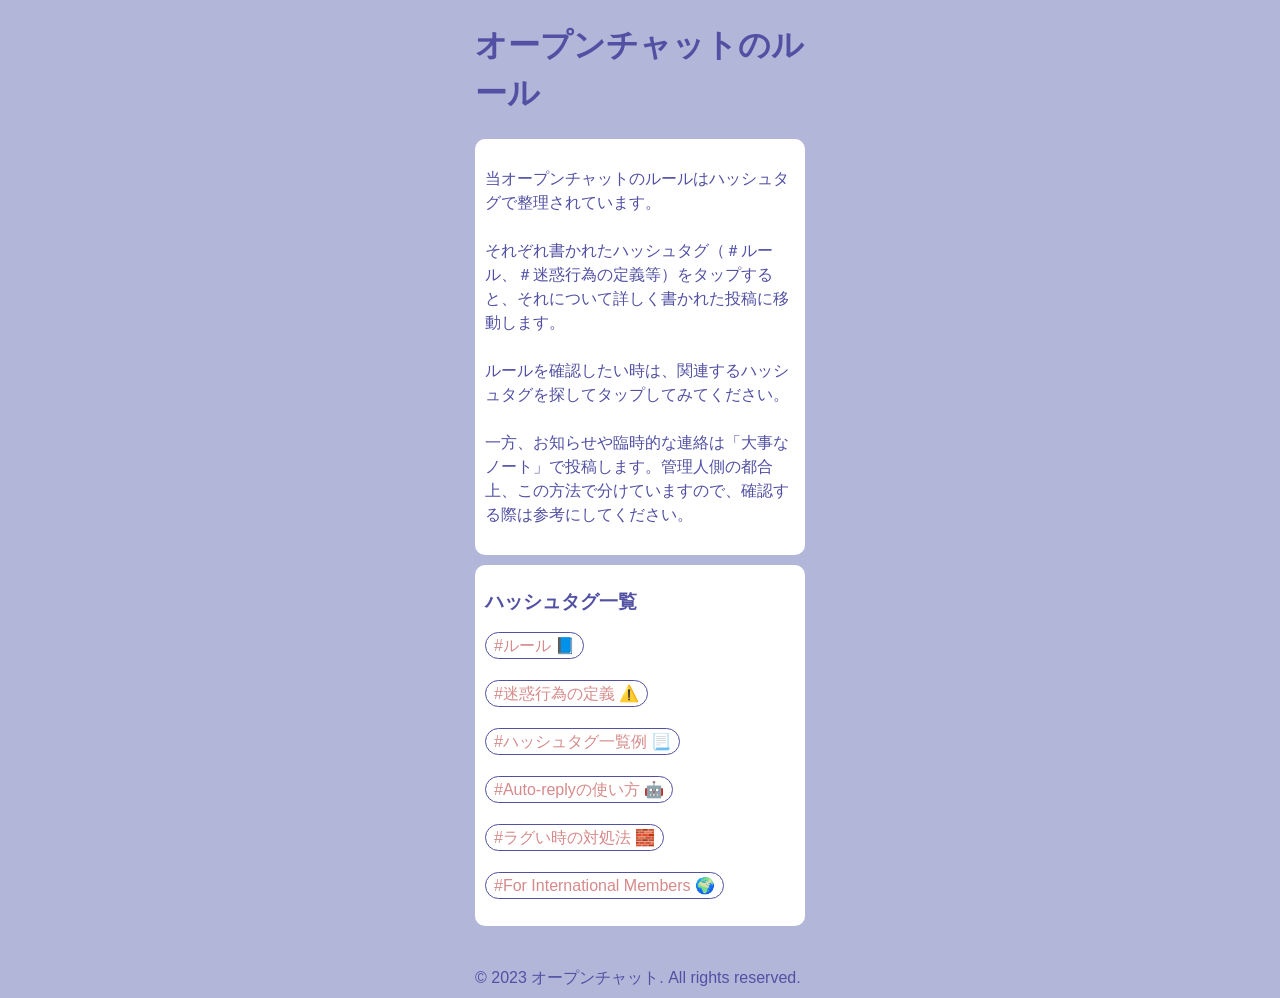
==== index.html @ c9f42d1b "OGP画像追加" ====
<!DOCTYPE html>
<html lang="ja">

<head>
    <meta charset="UTF-8">
    <meta name="viewport" content="width=device-width, initial-scale=1.0">
    <title>「中高生限定！雑談&ensp;恋愛&ensp;相談&ensp;恋バナ&ensp;ゲーム&ensp;音楽」のルール</title>
    <link rel="stylesheet" href="style.css">

    <meta property="og:title" content="オープンチャットルール">
    <meta property="og:description" content="オープンチャットのルールや注意事項をまとめています">
    <meta property="og:image" content="https://kom4tsuna.github.io/my-website/img/ogp.png">
    <meta property="og:url" content="https://kom4tsuna.github.io/my-website/">
    <meta property="og:type" content="website">
    <meta name="twitter:card" content="summary_large_image">
</head>
<body>
<header>
    <h1>オープンチャットのルール</h1>
</header>
<main>
    <section>
        <br>
        <p>当オープンチャットのルールはハッシュタグで整理されています。<br><br>それぞれ書かれたハッシュタグ（＃ルール、＃迷惑行為の定義等）をタップすると、それについて詳しく書かれた投稿に移動します。<br><br>ルールを確認したい時は、関連するハッシュタグを探してタップしてみてください。
    <br><br>
    一方、お知らせや臨時的な連絡は「大事なノート」で投稿します。管理人側の都合上、この方法で分けていますので、確認する際は参考にしてください。</p>
    <br>
    </section>
    
    <section id="hashtag">
        <h3>ハッシュタグ一覧</h3>

        <a href="rule.html">#ルール 📘</a>
        <br><br>
        <a href="nuisance.html">#迷惑行為の定義 ⚠️</a>
        <br><br>
        <a href="hashtag.html">#ハッシュタグ一覧例 📃</a>
        <br><br>
        <a href="auto_reply.html">#Auto-replyの使い方 🤖</a>
        <br><br>
        <a href="lag.html">#ラグい時の対処法 🧱</a>
        <br><br>
        <a href="national.html">#For International Members 🌍</a>
        <br><br>

    </section>
    </main>
<footer>
    <p>&copy; 2023 オープンチャット. All rights reserved.</p>
</footer>
</body>
</html>
---- style.css ----
body{
    font-family: sans-serif;
    font-size: 1em;
    line-height: 1.5;
    background-color: #b2b7d9;
    color: #5150a3;
    margin-left: auto;
    margin-right: auto;
    max-width: 330px;
}

#hashtag a{
    text-decoration: none;
    border: 1.5px solid #5150a3;
    border-radius: 16px;
    padding: 4px 8px 4px 8px;

    background-color: transparent;
    transition: background-color 0.3s ease;
    color: transparent;
    color: #d68a8a;

    margin-bottom: 5px;
}

#hashtag a:hover{
    background-color:#d68a8a;
    color: #fff;
    border-color: #b2b7d9;
}

#header_content{
    position: relative;
}

#backBtn{
    position: absolute;
    right: 15px;
    top: -2px;
}

#header_content img{
    width: 60px;
    height: 60px;
}

nav,section{
    background-color: #fff;
    border-radius: 10px;
    padding: 4px 10px 4px 10px;
    margin-bottom: 10px;
}

nav a{
    color: #5150a3;
}

nav li{
    padding-bottom: 7px;
}

h2{
    border-bottom: 1px solid #5150a3;
}

ul{
    padding-left: 30px;
}

p{
    margin-top: 0px;
    margin-bottom: 0px;
    
}

#auto_reply p{
    padding-left: 10px;
    padding-right: 10px;
}

#topBtn{
    position: fixed;
    right: -100px;
    bottom: 30px;

    transition: right 0.3s ease;
    z-index: 999;
}

#topBtn.show{
    right: 25px;
}

#topBtn img{
    width: 75px;
    height: 75px;
    display: block;
}

#Note li{
    list-style: none;
}

#Note p{
    padding-right: 10px;
}

footer{
    padding-top: 30px;
}
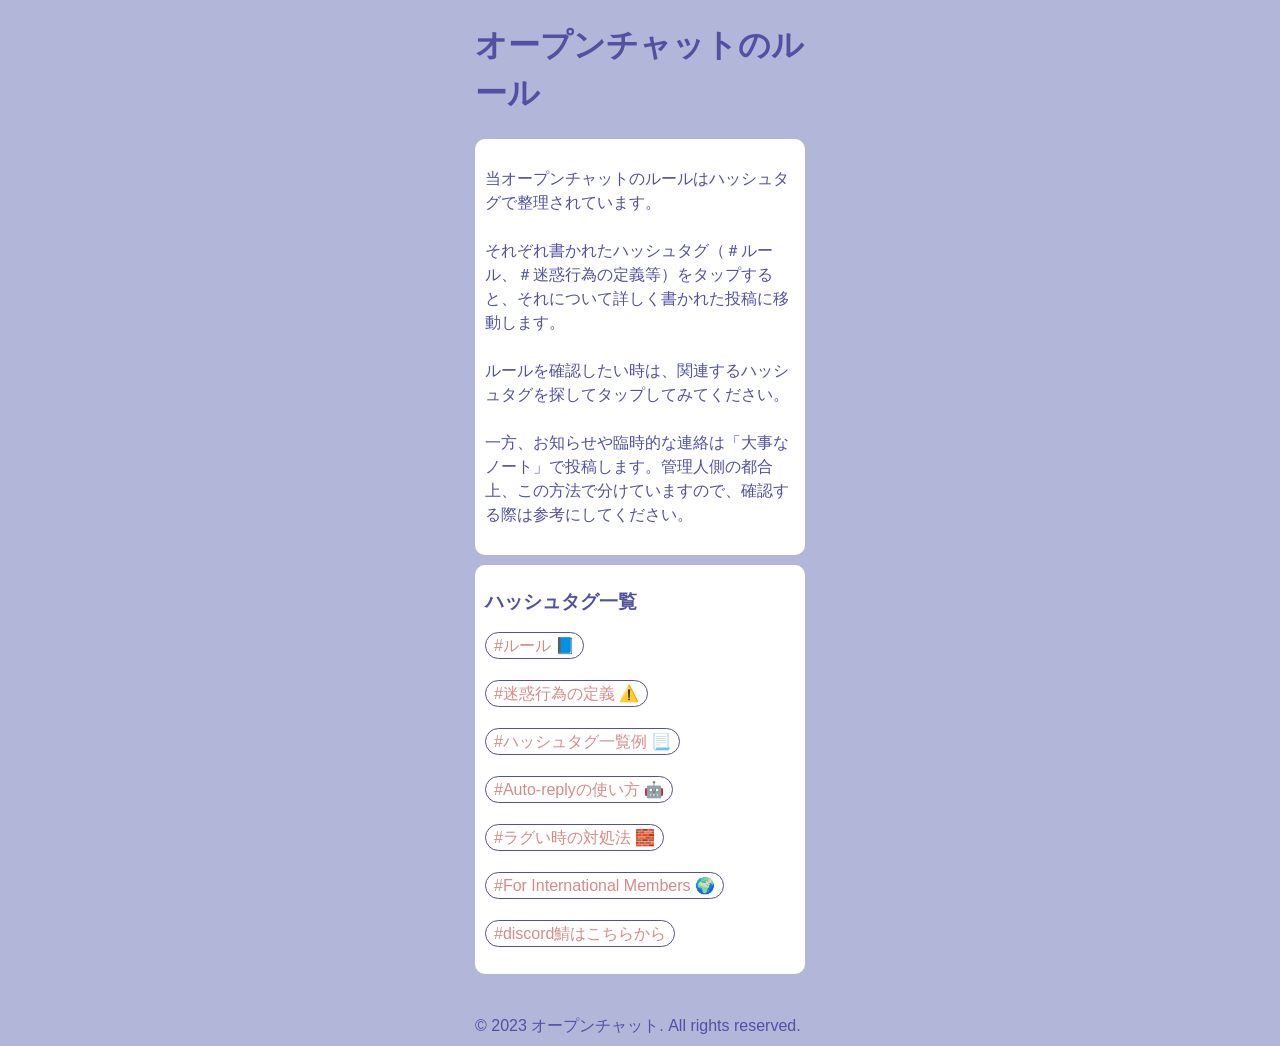
==== commit cbc4253f: "index.htmlにdiscordのボタンを追加、お絵描き部屋のルール追加" ====
--- a/index.html
+++ b/index.html
@@ -7,8 +7,8 @@
     <title>「中高生限定！雑談&ensp;恋愛&ensp;相談&ensp;恋バナ&ensp;ゲーム&ensp;音楽」のルール</title>
     <link rel="stylesheet" href="style.css">
 
-    <meta property="og:title" content="オープンチャットルール">
-    <meta property="og:description" content="オープンチャットのルールや注意事項をまとめています">
+    <meta property="og:title" content="「中高生限定！雑談 恋愛 相談 恋バナ ゲーム 音楽」のルール">
+    <meta property="og:description" content="当オープンチャットのルールや注意事項をまとめています">
     <meta property="og:image" content="https://kom4tsuna.github.io/my-website/img/ogp.png">
     <meta property="og:url" content="https://kom4tsuna.github.io/my-website/">
     <meta property="og:type" content="website">
@@ -42,6 +42,8 @@
         <br><br>
         <a href="national.html">#For International Members 🌍</a>
         <br><br>
+        <a href="https://discord.gg/nEUTTWPHfh">#discord鯖はこちらから</a>
+        <br><br>
 
     </section>
     </main>
--- a/style.css
+++ b/style.css
@@ -105,6 +105,15 @@
     padding-right: 10px;
 }
 
+.right_box{
+    text-align: right;
+}
+
+.right_box img{
+    width: 60px;
+    height: auto;
+}
+
 footer{
     padding-top: 30px;
 }
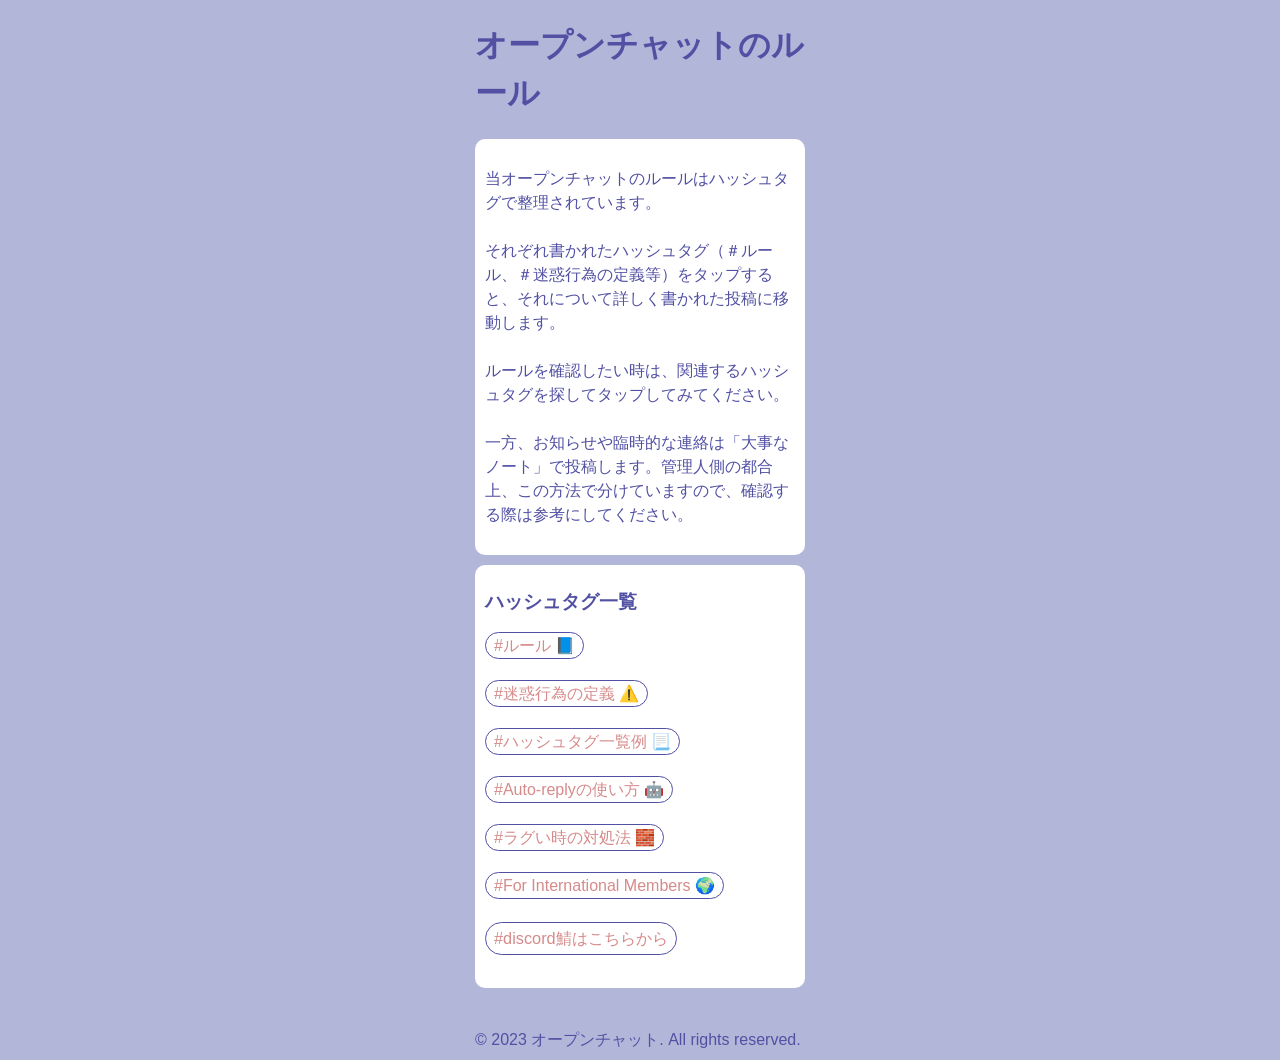
==== commit a72a09cf: "index.htmlのdiscordの選択要素を追加、nationnal.htmlのh1の修正" ====
--- a/index.html
+++ b/index.html
@@ -13,6 +13,8 @@
     <meta property="og:url" content="https://kom4tsuna.github.io/my-website/">
     <meta property="og:type" content="website">
     <meta name="twitter:card" content="summary_large_image">
+    <script src="https://code.jquery.com/jquery-3.7.1.min.js"></script>
+    
 </head>
 <body>
 <header>
@@ -42,7 +44,16 @@
         <br><br>
         <a href="national.html">#For International Members 🌍</a>
         <br><br>
-        <a href="https://discord.gg/nEUTTWPHfh">#discord鯖はこちらから</a>
+        <button id="discord_button">#discord鯖はこちらから</button>
+        <div id="bg">
+            <div id="box">
+                <p>当OCのdiscrod鯖は当OCに参加してから<strong>5日</strong>経過した時点で参加可能になります。<br>参加しますか？</p>
+                <div id="padding_button">
+                    <button id="decline_button">参加しない</button>
+                    <a href="https://discord.gg/nEUTTWPHfh">参加する</a>
+                </div>
+            </div>
+        </div>
         <br><br>
 
     </section>
@@ -50,5 +61,6 @@
 <footer>
     <p>&copy; 2023 オープンチャット. All rights reserved.</p>
 </footer>
+<script src="script.js"></script>
 </body>
 </html>
--- a/style.css
+++ b/style.css
@@ -114,6 +114,54 @@
     height: auto;
 }
 
+button{
+    border: 1.5px solid #5150a3;
+    border-radius: 20px;
+    padding: 4.5px 8px 4.5px 8px;
+
+    background-color: transparent;
+    transition: background-color 0.3s ease;
+    color: transparent;
+    color: #d68a8a;
+    cursor: pointer;
+    margin-bottom: 5px;
+    font-size: 1.02em;
+}
+
+button:hover{
+    background-color:#d68a8a;
+    color: #fff;
+    border-color: #b2b7d9;
+}
+
+#bg{
+    position: fixed;
+    top: 0;
+    left: 0;
+    width: 100%;
+    height: 100%;
+    background-color: rgba(0, 0, 0, 0.4);
+    z-index: 9999;
+    display: none;
+}
+
+#box{
+    margin: 200px auto 0;
+    text-align: center;
+    padding: 20px 10px 45px 10px;
+
+    width: 300px;
+    height: 85px;
+    background-color: #fff;
+    border-radius: 15px;
+    box-shadow: 2px 2px rgba(0, 0, 0, 0.3);
+    display: none;
+}
+
+#padding_button{
+    padding-top: 15px;
+}
+
 footer{
     padding-top: 30px;
 }
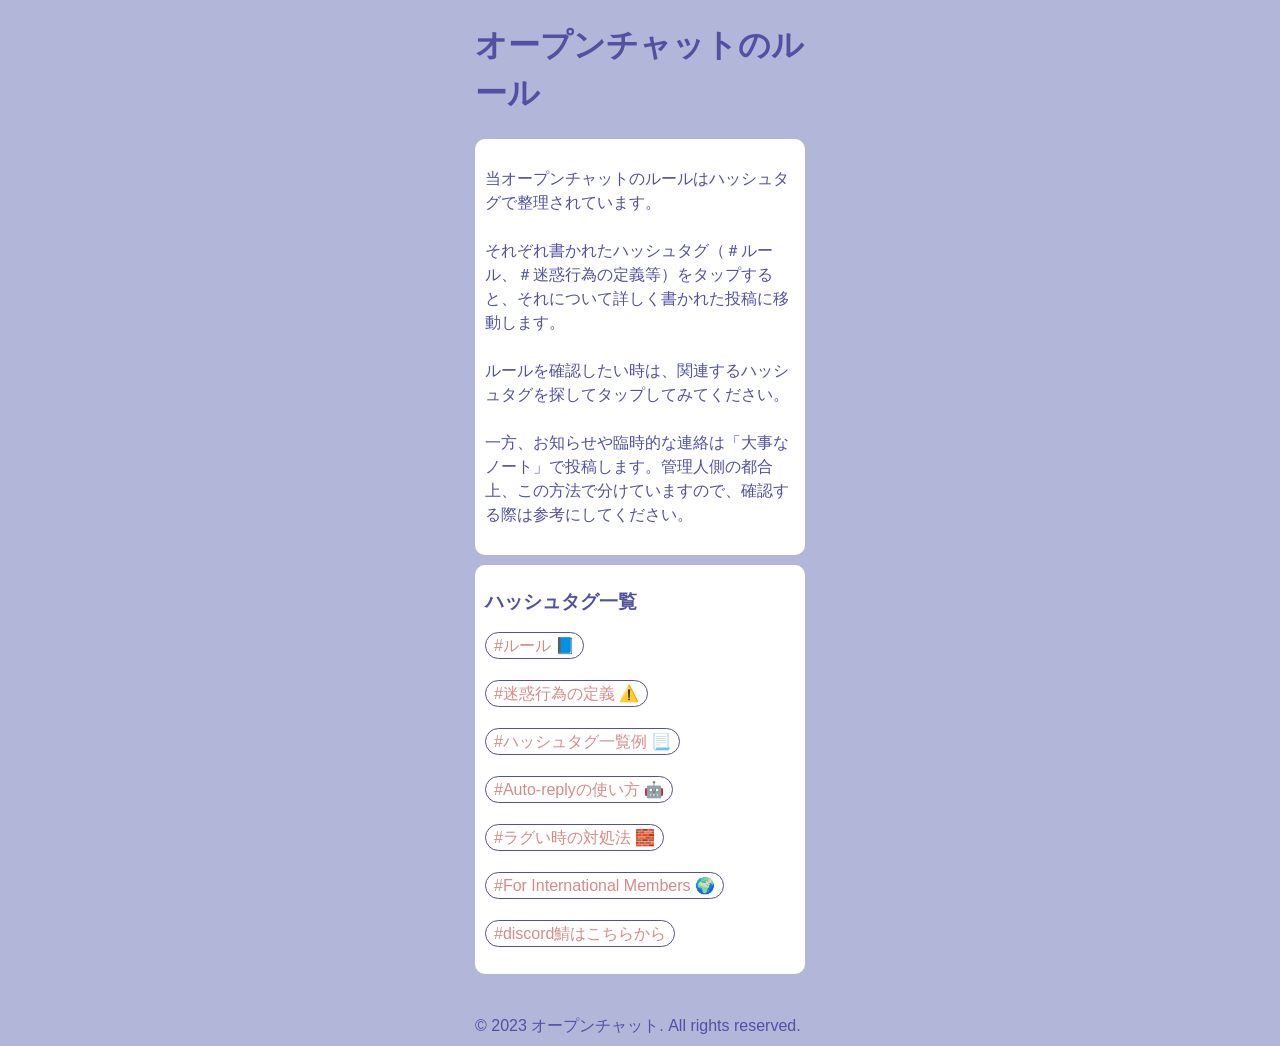
==== commit 3d33a936: "discordのルール改定" ====
--- a/index.html
+++ b/index.html
@@ -44,16 +44,7 @@
         <br><br>
         <a href="national.html">#For International Members 🌍</a>
         <br><br>
-        <button id="discord_button">#discord鯖はこちらから</button>
-        <div id="bg">
-            <div id="box">
-                <p>当OCのdiscrod鯖は当OCに参加してから<strong>5日</strong>経過した時点で参加可能になります。<br>参加しますか？</p>
-                <div id="padding_button">
-                    <button id="decline_button">参加しない</button>
-                    <a href="https://discord.gg/nEUTTWPHfh">参加する</a>
-                </div>
-            </div>
-        </div>
+        <a href="https://discord.gg/7hJJ94Js77">#discord鯖はこちらから</a>
         <br><br>
 
     </section>
--- a/style.css
+++ b/style.css
@@ -148,7 +148,7 @@
 #box{
     margin: 200px auto 0;
     text-align: center;
-    padding: 20px 10px 45px 10px;
+    padding: 20px 10px 60px 10px;
 
     width: 300px;
     height: 85px;
